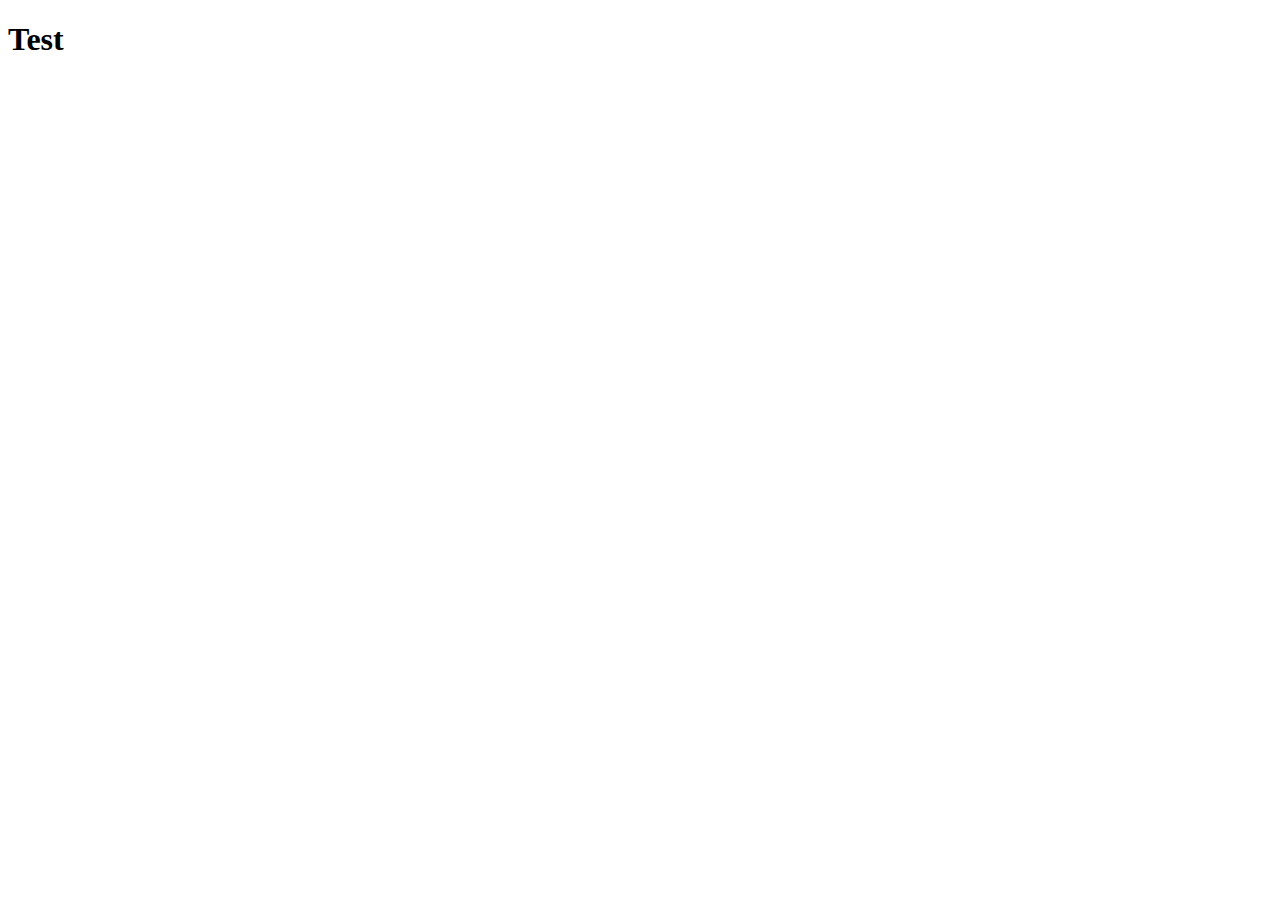
==== index.html @ d5755675 "Initialise website" ====
<!DOCTYPE html>
<html lang="en">
  <head>

    <meta charset="utf-8">
    <meta name="viewport" content="width=device-width, initial-scale=1.0">
    <meta http-equiv="X-UA-Compatible" content="ie=edge">

    <title>Austrlian Driving Guidelines</title>
  </head>
  <body>
      <div><h1>Test</h1></div>
  </body>
</html>
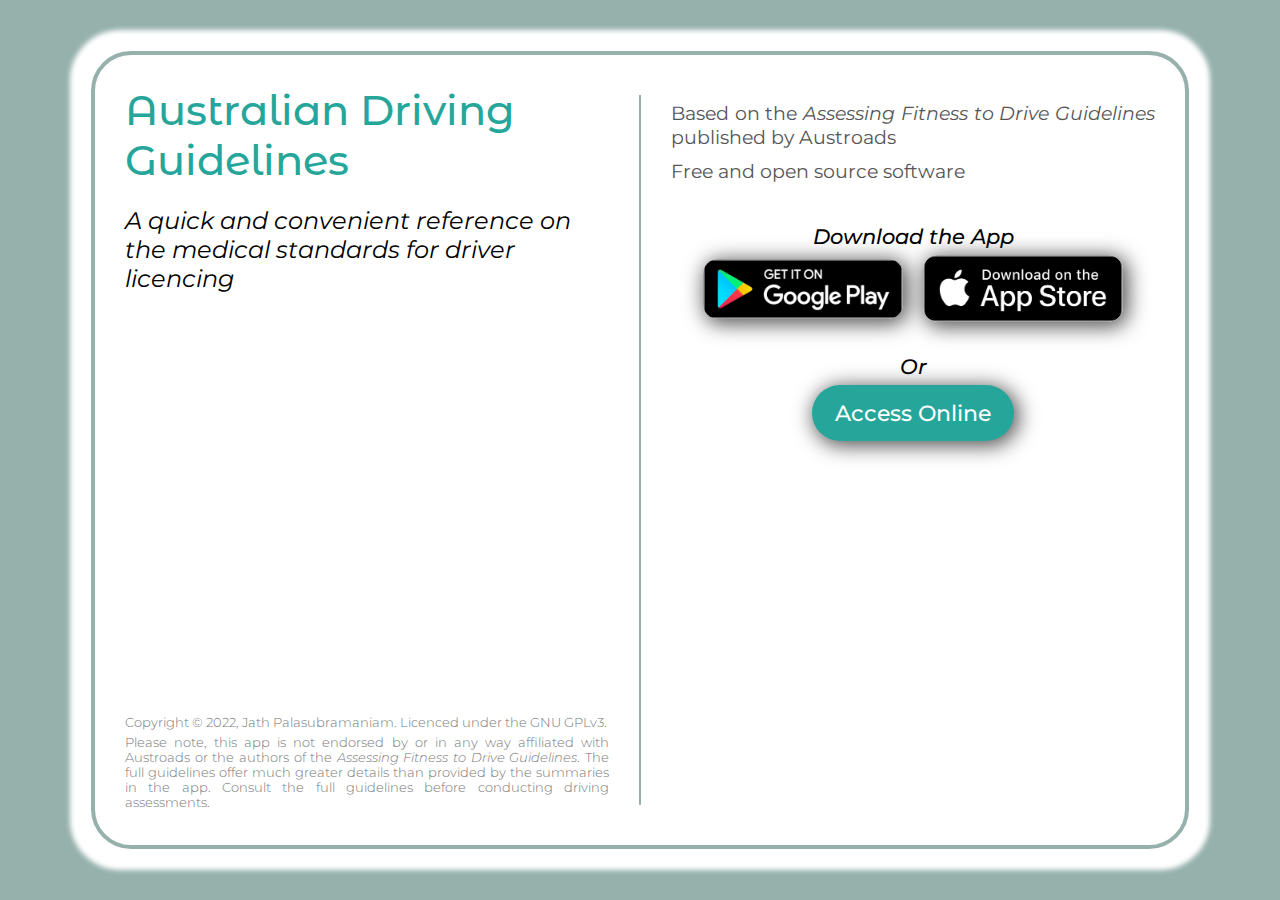
==== commit 8fb839d5: "Complete initial website design" ====
--- a/index.html
+++ b/index.html
@@ -6,9 +6,235 @@
     <meta name="viewport" content="width=device-width, initial-scale=1.0">
     <meta http-equiv="X-UA-Compatible" content="ie=edge">
 
+    <style type="text/css">
+      @import url("https://fonts.googleapis.com/css2?family=Montserrat+Alternates:wght@400;500;600&display=swap");
+       @import url("https://fonts.googleapis.com/css2?family=Montserrat:ital,wght@0,100;0,200;0,300;0,400;0,500;1,300;1,400;1,500&display=swap");
+      body {
+        margin: 0;
+        font-family: "Montserrat", serif;
+      }
+
+      main {
+        display: flex;
+        justify-content: center;
+        align-items: center;
+        width: 100vw;
+        height: 100vh;
+        background-color: #96B1AC;
+      }
+
+      div#frame {
+        display: flex;
+        justify-content: center;
+        align-items: center;
+        width: calc(100% - 10em);
+        height: calc(100% - 5em);
+        background-color: #FFFFFF;
+        border-radius: 40px;
+        box-shadow: 0px 0px 5px 10px white;
+      }
+
+      div#content {
+        display: flex;
+        justify-content: space-around;
+        align-items: stretch;
+        flex-direction: row;
+        width: calc(100% - 40px - 20px - 10px);
+        height: calc(100% - 40px - 20px - 10px);
+        border-width: 4px;
+        border-style: solid;
+        border-color: #96B1AC;
+        border-radius: 40px;
+        gap: 20px;
+        padding: 20px;
+      }
+
+      div.panel {
+        flex-basis: 0;
+        flex-grow: 1;
+        padding: 10px;
+        display: flex;
+        flex-direction: column;
+        align-items: stretch;
+        justify-content: flex-start;
+        gap: 2em;
+      }
+
+      div.divider {
+        border-style: solid;
+        border-width: 1px;
+        border-color: #96B1AC;
+        margin-top: 20px;
+        margin-bottom: 20px;
+      }
+
+      h1 {
+        font-family: "Montserrat Alternates", serif;
+        font-weight: 500;
+        font-size: 2.6em;
+        margin-top: 0;
+        margin-bottom: 0.5em;
+        color: #26A69A;
+      }
+
+      h2 {
+        font-weight: 400;
+        font-size: 1.5em;
+        margin-top: 0;
+        margin-bottom: 0.5em;
+        font-style: italic;
+      }
+
+      h3 {
+        font-weight: 500;
+        font-size: 1.3em;
+        margin-top: 0em;
+        margin-bottom: 0.3em;
+        text-align: center;
+        font-style: italic;
+      }
+
+      div.pane {
+        flex-basis: 0;
+        flex-grow: 0;
+      }
+
+      div.pane.spacer {
+        flex-grow: 1;
+      }
+
+      div.pane.first {
+        margin-top: 1em;
+      }
+
+      div.footer {
+        flex-grow: 0;
+      }
+
+      div.footer p {
+        font-size: 0.8em;
+        margin-bottom: 0.4em;
+        font-weight: 300;
+        color: #777777;
+      }
+
+      div.link-bar {
+        display: flex;
+        justify-content: center;
+        align-items: center;
+        gap: 20px;
+      }
+
+      p {
+        font-weight: 400;
+        font-size: 1.2em;
+        margin-top: 0;
+        margin-bottom: 0.5em;
+        text-align: justify;
+        color: #555555;
+      }
+
+      a img {
+        display: block;
+        width: 200px;
+        height: auto;
+        box-shadow: 3px 3px 20px 2px #555555;
+        border-radius: 15px;
+      }
+
+      a img:hover {
+        filter: invert(10%);
+      }
+
+      a {
+        text-decoration: none;
+        color: inherit;
+      }
+
+      a:hover {
+        color: #6F96D4;
+        text-decoration: underline;
+      }
+
+      a.disabled p {
+        display: none;
+        text-align: center;
+      }
+
+      a.disabled:hover p {
+        display: block;
+        position: fixed;
+        margin-top: 0.2em;
+        width: 200px;
+        color: #cc8541;
+      }
+
+      a.button {
+        font-size: 1.4em;
+        font-weight: 500;
+        display: block;
+        width: 9em;
+        height: 2.5em;
+        line-height: 2.5em;
+        background-color: #26A69A;
+        text-align: center;
+        border-radius: 1.25em;
+        color: #FFFFFF;
+        box-shadow: 3px 3px 20px 2px #555555;
+      }
+
+      a.button:hover {
+        text-decoration: none;
+        filter: brightness(105%);
+      }
+    </style>
+
     <title>Austrlian Driving Guidelines</title>
   </head>
   <body>
-      <div><h1>Test</h1></div>
+    <main>
+      <div id="frame">
+        <div id="content">
+
+          <div class="panel">
+            <div class="pane spacer">
+              <h1>Australian Driving Guidelines</h1>
+              <h2>A quick and convenient reference on the medical standards for driver licencing</h2>
+            </div>
+
+            <div class="footer pane">
+              <p>Copyright &copy; 2022, Jath Palasubramaniam. Licenced under the <a href="https://www.gnu.org/licenses/gpl-3.0.en.html">GNU GPLv3.</a></p>
+              <p>Please note, this app is not endorsed by or in any way affiliated with Austroads or the authors of the <em>Assessing Fitness to Drive Guidelines</em>. The full guidelines offer much greater details than provided by the summaries in the app. Consult the full guidelines before conducting driving assessments.</p>
+            </div>
+          </div>
+
+          <div class="divider">
+          </div>
+
+          <div class="panel">
+            <div class="pane first">
+              <p>Based on the <em><a href="https://austroads.com.au/publications/assessing-fitness-to-drive/ap-g56">Assessing Fitness to Drive Guidelines</a></em> published by <a href="https://austroads.com.au/">Austroads</a></p>
+              <p>Free and open source software</p>
+            </div>
+
+            <div class="pane">
+              <h3>Download the App</h3>
+              <div class="link-bar">
+                <a href="javascript:void(0)" class="disabled"><img src="assets/google-play-badge.png" alt="Download for Android"><p>Coming Soon</p></a>
+                <a href="javascript:void(0)" class="disabled"><img src="assets/apple-app-store-badge.png" alt="Download for iOS"><p>Coming Soon</p></a>
+              </div>
+            </div>
+
+            <div class="pane">
+              <h3>Or</h3>
+              <div class="link-bar">
+                <a href="javascript:void(0)" class="button">Access Online</a>
+              </div>
+            </div>
+          </div>
+
+        </div>
+      </div>
+    </main>
   </body>
 </html>
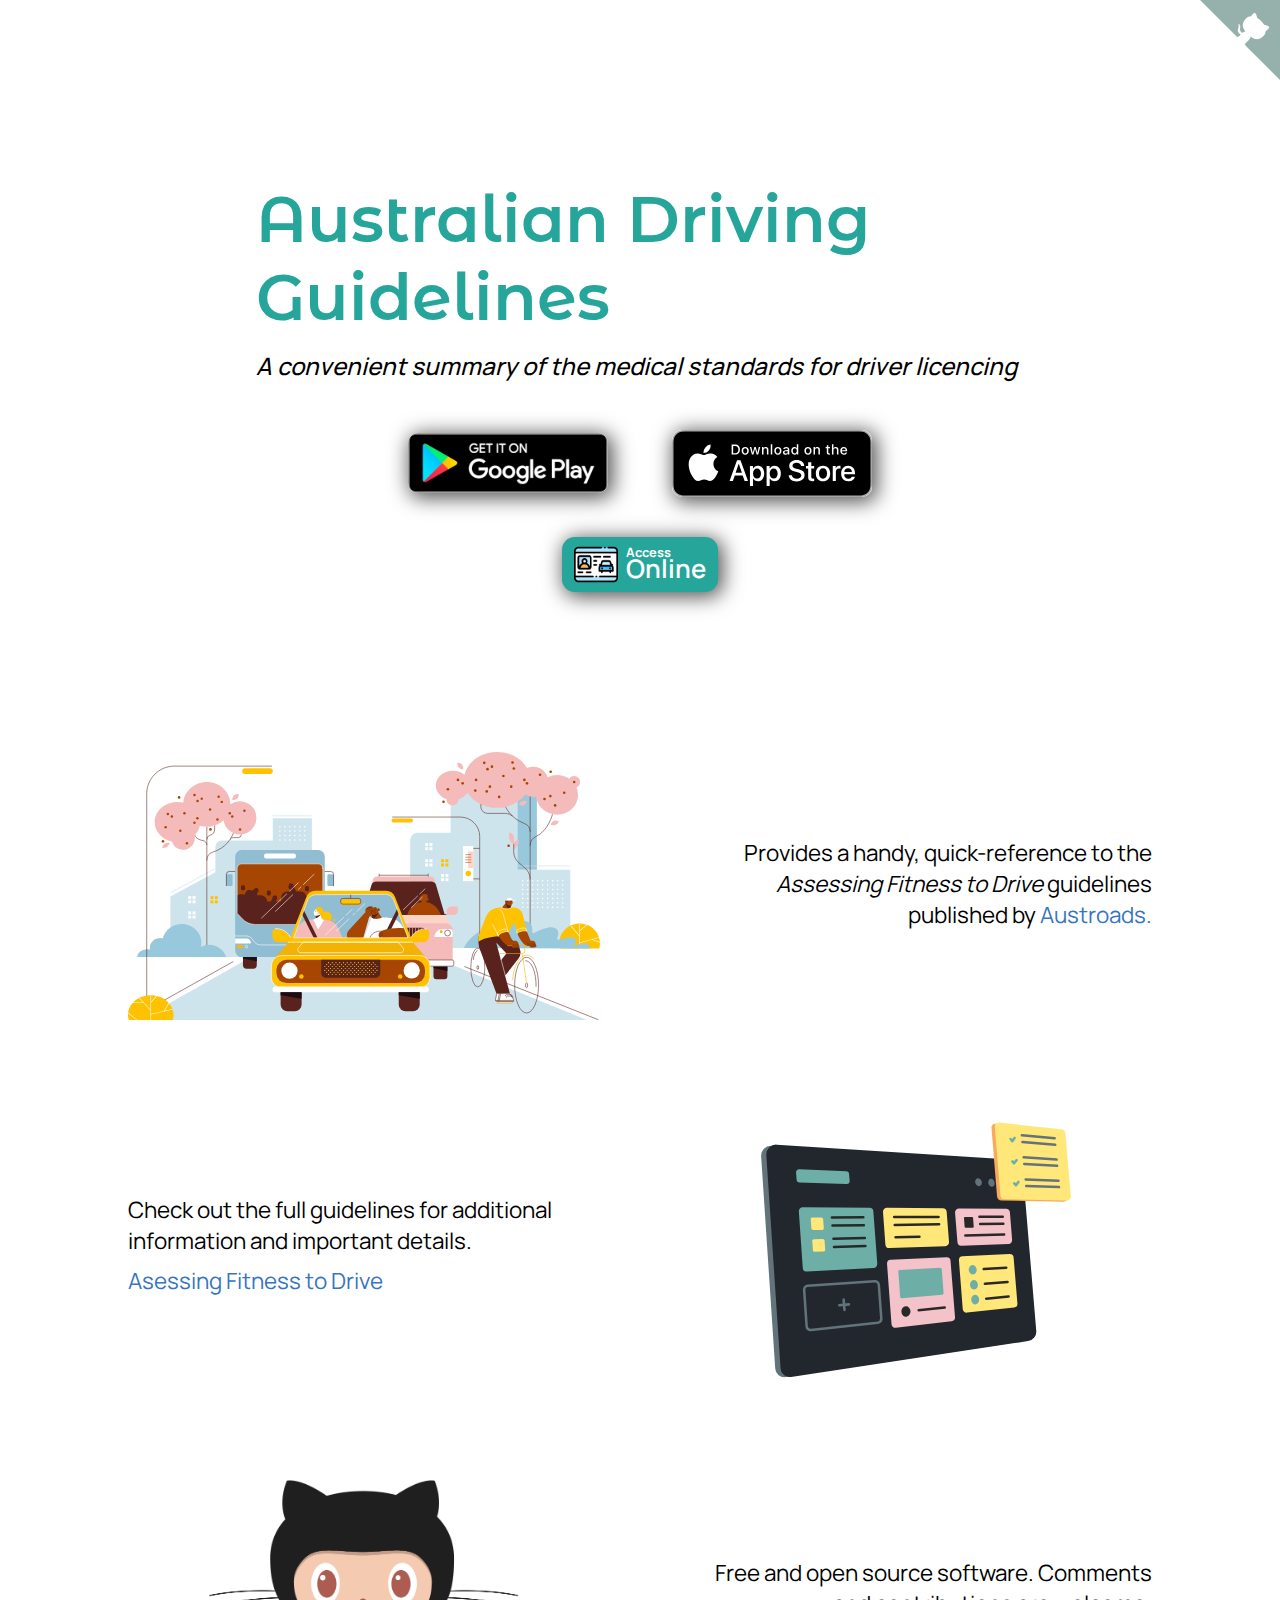
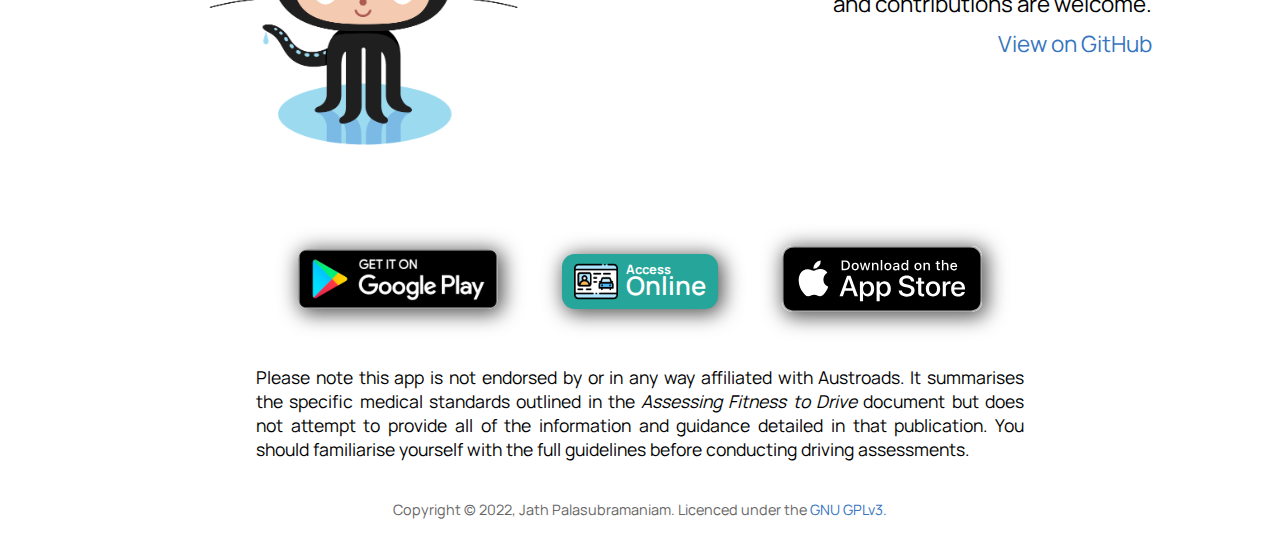
==== commit ceeac156: "Redesigned website" ====
--- a/index.html
+++ b/index.html
@@ -1,240 +1,151 @@
 <!DOCTYPE html>
 <html lang="en">
-  <head>
+
+<head>
 
     <meta charset="utf-8">
     <meta name="viewport" content="width=device-width, initial-scale=1.0">
     <meta http-equiv="X-UA-Compatible" content="ie=edge">
 
-    <style type="text/css">
-      @import url("https://fonts.googleapis.com/css2?family=Montserrat+Alternates:wght@400;500;600&display=swap");
-       @import url("https://fonts.googleapis.com/css2?family=Montserrat:ital,wght@0,100;0,200;0,300;0,400;0,500;1,300;1,400;1,500&display=swap");
-      body {
-        margin: 0;
-        font-family: "Montserrat", serif;
-      }
-
-      main {
-        display: flex;
-        justify-content: center;
-        align-items: center;
-        width: 100vw;
-        height: 100vh;
-        background-color: #96B1AC;
-      }
-
-      div#frame {
-        display: flex;
-        justify-content: center;
-        align-items: center;
-        width: calc(100% - 10em);
-        height: calc(100% - 5em);
-        background-color: #FFFFFF;
-        border-radius: 40px;
-        box-shadow: 0px 0px 5px 10px white;
-      }
-
-      div#content {
-        display: flex;
-        justify-content: space-around;
-        align-items: stretch;
-        flex-direction: row;
-        width: calc(100% - 40px - 20px - 10px);
-        height: calc(100% - 40px - 20px - 10px);
-        border-width: 4px;
-        border-style: solid;
-        border-color: #96B1AC;
-        border-radius: 40px;
-        gap: 20px;
-        padding: 20px;
-      }
-
-      div.panel {
-        flex-basis: 0;
-        flex-grow: 1;
-        padding: 10px;
-        display: flex;
-        flex-direction: column;
-        align-items: stretch;
-        justify-content: flex-start;
-        gap: 2em;
-      }
-
-      div.divider {
-        border-style: solid;
-        border-width: 1px;
-        border-color: #96B1AC;
-        margin-top: 20px;
-        margin-bottom: 20px;
-      }
-
-      h1 {
-        font-family: "Montserrat Alternates", serif;
-        font-weight: 500;
-        font-size: 2.6em;
-        margin-top: 0;
-        margin-bottom: 0.5em;
-        color: #26A69A;
-      }
-
-      h2 {
-        font-weight: 400;
-        font-size: 1.5em;
-        margin-top: 0;
-        margin-bottom: 0.5em;
-        font-style: italic;
-      }
-
-      h3 {
-        font-weight: 500;
-        font-size: 1.3em;
-        margin-top: 0em;
-        margin-bottom: 0.3em;
-        text-align: center;
-        font-style: italic;
-      }
-
-      div.pane {
-        flex-basis: 0;
-        flex-grow: 0;
-      }
-
-      div.pane.spacer {
-        flex-grow: 1;
-      }
-
-      div.pane.first {
-        margin-top: 1em;
-      }
-
-      div.footer {
-        flex-grow: 0;
-      }
-
-      div.footer p {
-        font-size: 0.8em;
-        margin-bottom: 0.4em;
-        font-weight: 300;
-        color: #777777;
-      }
-
-      div.link-bar {
-        display: flex;
-        justify-content: center;
-        align-items: center;
-        gap: 20px;
-      }
-
-      p {
-        font-weight: 400;
-        font-size: 1.2em;
-        margin-top: 0;
-        margin-bottom: 0.5em;
-        text-align: justify;
-        color: #555555;
-      }
-
-      a img {
-        display: block;
-        width: 200px;
-        height: auto;
-        box-shadow: 3px 3px 20px 2px #555555;
-        border-radius: 15px;
-      }
-
-      a img:hover {
-        filter: invert(10%);
-      }
-
-      a {
-        text-decoration: none;
-        color: inherit;
-      }
-
-      a:hover {
-        color: #6F96D4;
-        text-decoration: underline;
-      }
-
-      a.disabled p {
-        display: none;
-        text-align: center;
-      }
-
-      a.disabled:hover p {
-        display: block;
-        position: fixed;
-        margin-top: 0.2em;
-        width: 200px;
-        color: #cc8541;
-      }
-
-      a.button {
-        font-size: 1.4em;
-        font-weight: 500;
-        display: block;
-        width: 9em;
-        height: 2.5em;
-        line-height: 2.5em;
-        background-color: #26A69A;
-        text-align: center;
-        border-radius: 1.25em;
-        color: #FFFFFF;
-        box-shadow: 3px 3px 20px 2px #555555;
-      }
-
-      a.button:hover {
-        text-decoration: none;
-        filter: brightness(105%);
-      }
-    </style>
+    <link rel="stylesheet" type="text/css" href="style.css">
 
     <title>Austrlian Driving Guidelines</title>
-  </head>
-  <body>
-    <main>
-      <div id="frame">
-        <div id="content">
+</head>
 
-          <div class="panel">
-            <div class="pane spacer">
-              <h1>Australian Driving Guidelines</h1>
-              <h2>A quick and convenient reference on the medical standards for driver licencing</h2>
-            </div>
+<body>
+  <main>
 
-            <div class="footer pane">
-              <p>Copyright &copy; 2022, Jath Palasubramaniam. Licenced under the <a href="https://www.gnu.org/licenses/gpl-3.0.en.html">GNU GPLv3.</a></p>
-              <p>Please note, this app is not endorsed by or in any way affiliated with Austroads or the authors of the <em>Assessing Fitness to Drive Guidelines</em>. The full guidelines offer much greater details than provided by the summaries in the app. Consult the full guidelines before conducting driving assessments.</p>
-            </div>
-          </div>
+    <div id="header">
+      <h1>Australian Driving Guidelines</h1>
+      <h2>A convenient summary of the medical standards for driver licencing</h2>
+    </div>
 
-          <div class="divider">
-          </div>
-
-          <div class="panel">
-            <div class="pane first">
-              <p>Based on the <em><a href="https://austroads.com.au/publications/assessing-fitness-to-drive/ap-g56">Assessing Fitness to Drive Guidelines</a></em> published by <a href="https://austroads.com.au/">Austroads</a></p>
-              <p>Free and open source software</p>
-            </div>
-
-            <div class="pane">
-              <h3>Download the App</h3>
-              <div class="link-bar">
-                <a href="javascript:void(0)" class="disabled"><img src="assets/google-play-badge.png" alt="Download for Android"><p>Coming Soon</p></a>
-                <a href="javascript:void(0)" class="disabled"><img src="assets/apple-app-store-badge.png" alt="Download for iOS"><p>Coming Soon</p></a>
-              </div>
-            </div>
-
-            <div class="pane">
-              <h3>Or</h3>
-              <div class="link-bar">
-                <a href="javascript:void(0)" class="button">Access Online</a>
-              </div>
-            </div>
-          </div>
-
+    <div id="download">
+      <div class="stores">
+        <div class="app-link">
+          <a href="javascript:void(0)" class="disabled"><img class="button" src="assets/google-play-badge.png" alt="Download for Android"></a>
+          <p>Coming Soon</p>
+        </div>
+        <div class="app-link">
+          <a href="javascript:void(0)" class="disabled"><img class="button" src="assets/apple-app-store-badge.svg" alt="Download for iOS"></a>
+          <p>Coming Soon</p>
         </div>
       </div>
-    </main>
-  </body>
+      <div class="app-link">
+        <a class="button" href="app/">
+          <img src="assets/app_logo.png">
+          <div>
+            <p>Access</p>
+            <p>Online</p>
+          </div>
+        </a>
+      </div>
+    </div>
+
+    <div class="feature">
+      <div>
+        <p>Provides a handy, quick-reference to the <em>Assessing Fitness to Drive</em> guidelines published by <a href="https://austroads.com.au/">Austroads.</a></p>
+      </div>
+      <div>
+        <img src="assets/vehicles.svg" alt="Vehicles">
+      </div>
+    </div>
+
+    <div class="feature">
+      <div>
+        <p>Check out the full guidelines for additional information and important details.</p>
+        <p><a href="https://austroads.com.au/publications/assessing-fitness-to-drive/ap-g56">Asessing Fitness to Drive</a></p>
+      </div>
+      <div class="square">
+        <img src="assets/website.svg" alt="Doctor">
+      </div>
+    </div>
+
+    <div class="feature">
+      <div>
+        <p>Free and open source software. Comments and contributions are welcome.</p>
+        <p><a href="https://github.com/jathpala/driving_guidelines">View on GitHub</a></p>
+      </div>
+      <div class="square">
+        <img src="assets/octocat.png" alt="GitHub Octocat">
+      </div>
+    </div>
+
+    <div class="info">
+      <div class="stores">
+        <div class="app-link">
+          <a href="javascript:void(0)" class="disabled"><img class="button" src="assets/google-play-badge.png" alt="Download for Android"></a>
+        </div>
+
+        <div class="app-link">
+          <a class="button" href="app/">
+            <img src="assets/app_logo.png">
+            <div>
+              <p>Access</p>
+              <p>Online</p>
+            </div>
+          </a>
+        </div>
+
+        <div class="app-link">
+          <a href="javascript:void(0)" class="disabled"><img class="button" src="assets/apple-app-store-badge.svg" alt="Download for iOS"></a>
+        </div>
+      </div>
+
+      <p>Please note this app is not endorsed by or in any way affiliated with Austroads. It summarises the specific medical standards outlined in the <em>Assessing Fitness to Drive</em> document but does not attempt to provide all of the information and guidance detailed in that publication. You should familiarise yourself with the full guidelines before conducting driving assessments.</p>
+    </div>
+
+    <div id="footer">
+      <p>Copyright &copy; 2022, Jath Palasubramaniam. Licenced under the <a href="https://www.gnu.org/licenses/gpl-3.0.en.html">GNU GPLv3.</a></p>
+    </div>
+
+    <div id="github-corner">
+      <!-- From https://tholman.com/github-corners/ -->
+      <a href="https://github.com/jathpala/driving_guidelines" class="github-corner" aria-label="View source on GitHub">
+        <svg width="80" height="80" viewBox="0 0 250 250" aria-hidden="true">
+          <path d="M0,0 L115,115 L130,115 L142,142 L250,250 L250,0 Z"></path>
+          <path d="M128.3,109.0 C113.8,99.7 119.0,89.6 119.0,89.6 C122.0,82.7 120.5,78.6 120.5,78.6 C119.2,72.0 123.4,76.3 123.4,76.3 C127.3,80.9 125.5,87.3 125.5,87.3 C122.9,97.6 130.6,101.9 134.4,103.2" fill="currentColor" style="transform-origin: 130px 106px;" class="octo-arm"></path>
+          <path d="M115.0,115.0 C114.9,115.1 118.7,116.5 119.8,115.4 L133.7,101.6 C136.9,99.2 139.9,98.4 142.2,98.6 C133.8,88.0 127.5,74.4 143.8,58.0 C148.5,53.4 154.0,51.2 159.7,51.0 C160.3,49.4 163.2,43.6 171.4,40.1 C171.4,40.1 176.1,42.5 178.8,56.2 C183.1,58.6 187.2,61.8 190.9,65.4 C194.5,69.0 197.7,73.2 200.1,77.6 C213.8,80.2 216.3,84.9 216.3,84.9 C212.7,93.1 206.9,96.0 205.4,96.6 C205.1,102.4 203.0,107.8 198.3,112.5 C181.9,128.9 168.3,122.5 157.7,114.1 C157.9,116.9 156.7,120.9 152.7,124.9 L141.0,136.5 C139.8,137.7 141.6,141.9 141.8,141.8 Z" fill="currentColor" class="octo-body"></path>
+        </svg>
+      </a>
+      <style>
+        svg {
+          position: absolute;
+          top: 0;
+          border: 0;
+          right: 0;
+          color: #FFFFFF;
+          fill: #96B1AC;
+        }
+
+        .github-corner:hover .octo-arm {
+          animation: octocat-wave 560ms ease-in-out;
+        }
+        @keyframes
+        octocat-wave {
+          0%, 100% {
+            transform: rotate(0);
+          }
+          20%,60% {
+            transform: rotate(-25deg);
+          }
+          40%,80% {
+            transform: rotate(10deg);
+          }
+        }
+
+        @media (max-width: 500px) {
+          .github-corner:hover .octo-arm {
+            animation: none;
+          }
+          .github-corner .octo-arm {
+            animation: octocat-wave 560ms ease-in-out;
+          }
+        }
+      </style>
+    </div>
+
+  </main>
+</body>
+
 </html>
--- a/style.css
+++ b/style.css
@@ -0,0 +1,194 @@
+@import url("https://fonts.googleapis.com/css2?family=Montserrat+Alternates:wght@400;500;600&display=swap");
+@import url("https://fonts.googleapis.com/css2?family=Manrope:wght@200;300400;500;600;700;800&display=swap");
+
+:root {
+  --brand-color: #26A69A;
+  --text-color: #222222;
+  --warning-color: #CC8541;
+  --background-color: #FFFFFF;
+  --link-color: #3675C0;
+  --small-print-color: #666666;
+}
+
+body {
+  margin: 0;
+  font-family: "Manrope", serif;
+}
+
+main {
+  display: flex;
+  flex-direction: column;
+  align-items: center;
+}
+
+div#header {
+  margin-top: 20vh;
+  max-width: 60vw;
+}
+
+div#download {
+  margin-top: 3rem;
+  margin-bottom: 10rem;
+  display: flex;
+  flex-direction: column;
+  align-items: center;
+}
+
+div.feature {
+  flex-direction: row-reverse;
+  display: flex;
+  justify-content: space-between;
+  align-items: center;
+  gap: 5rem;
+  width: 80vw;
+  margin-bottom: 6rem;
+  text-align: right;
+}
+
+div.feature:nth-child(2n) {
+  flex-direction: row;
+  text-align: left;
+}
+
+div.feature div {
+  width: 50%;
+}
+
+div.feature div.square {
+  display: flex;
+  justify-content: center;
+}
+
+div.feature img {
+  width: 100%;
+}
+
+div.feature div.square img {
+  width: 70%;
+}
+
+div.app-link > p {
+  margin: 0;
+  text-align: center;
+  font-size: 1.2em;
+  font-weight: 600;
+  color: var(--warning-color);
+  visibility: hidden;
+}
+
+div.app-link:hover > p {
+  visibility: visible;
+  position: sticky;
+}
+
+div.stores {
+  display: flex;
+  justify-content: center;
+  align-items: center;
+  gap: 4rem;
+  margin-bottom: 0.6em;
+}
+
+div.info {
+  width: 60vw;
+}
+
+div.info div.stores {
+  margin-bottom: 3rem;
+}
+
+div.info p {
+  font-size: 1.1rem;
+  text-align: justify;
+}
+
+div#footer {
+  margin-top: 2rem;
+  margin-bottom: 2rem;
+}
+
+div#footer p {
+  font-size: 0.9rem;
+  text-align: center;
+  color: var(--small-print-color);
+}
+
+h1 {
+  margin-top: 0;
+  margin-bottom: 0.2em;
+  font-family: "Montserrat Alternates", sans-serif;
+  font-size: 4rem;
+  font-weight: 600;
+  color: var(--brand-color);
+}
+
+h2 {
+  margin: 0;
+  font-size: 1.5rem;
+  font-weight: 500;
+  font-style: italic;
+}
+
+p {
+  font-size: 1.4rem;
+  margin-top: 0;
+  margin-bottom: 0.4em;
+}
+
+a {
+  color: var(--link-color);
+  text-decoration: none;
+}
+
+a:hover {
+  text-decoration: underline;
+}
+
+a.button {
+  display: flex;
+  align-items: center;
+  gap: 0.5rem;
+  background-color: var(--brand-color);
+  padding-left: 0.7rem;
+  padding-right: 0.7rem;
+  padding-top: 0.3rem;
+  padding-bottom: 0.3rem;
+  border-radius: 0.8rem;
+  box-shadow: 3px 3px 20px 2px #555555;
+}
+
+a.button img {
+  max-height: 2.8em;
+  width: auto;
+}
+
+a.button p {
+  margin: 0;
+  color: var(--background-color);
+}
+
+a.button p:nth-child(1) {
+  font-weight: 700;
+  font-size: 0.8rem;
+}
+
+a.button p:nth-child(2) {
+  margin-top: -0.6rem;
+  font-weight: 600;
+  font-size: 1.6rem;
+}
+
+a.button:hover {
+  filter: brightness(105%);
+  text-decoration: none;
+}
+
+img.button {
+  width: 200px;
+  box-shadow: 3px 3px 20px 2px #555555;
+  border-radius: 10px;
+}
+
+img.button:hover {
+  filter: invert(15%);
+}
